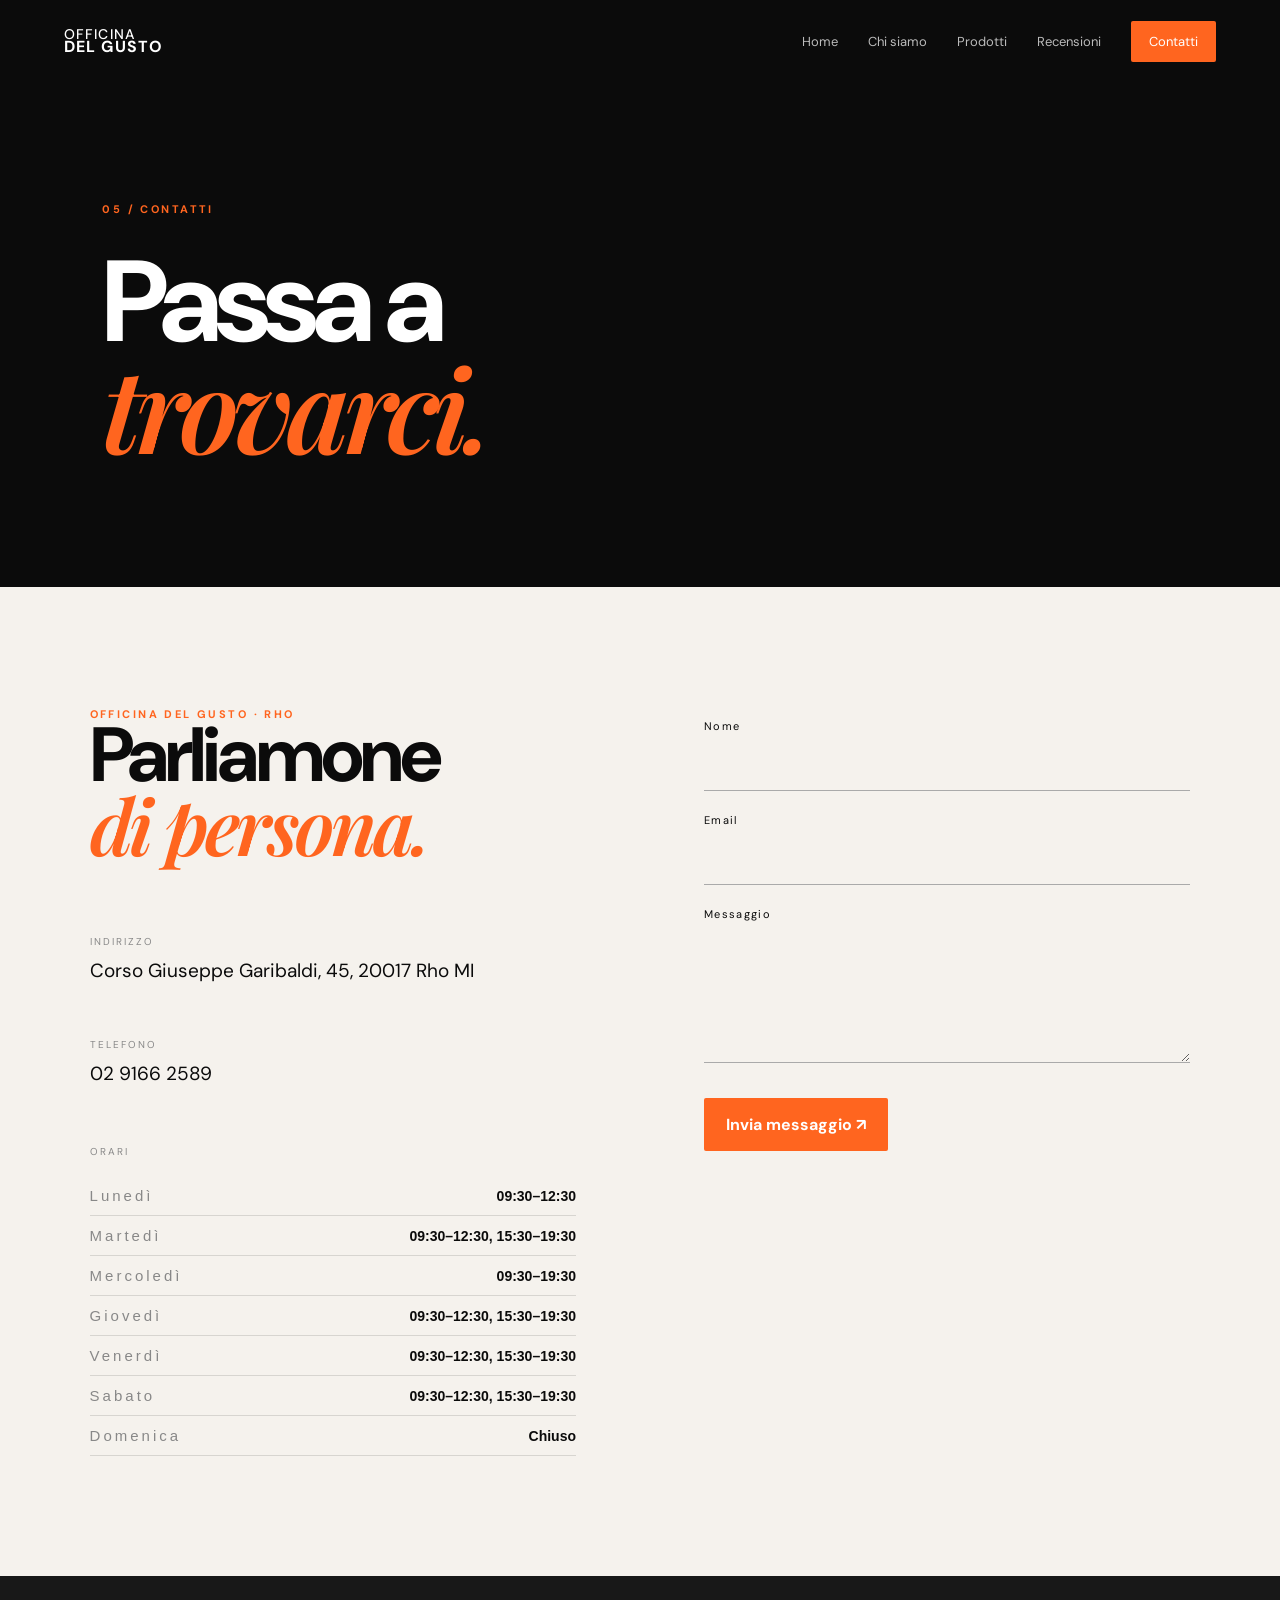
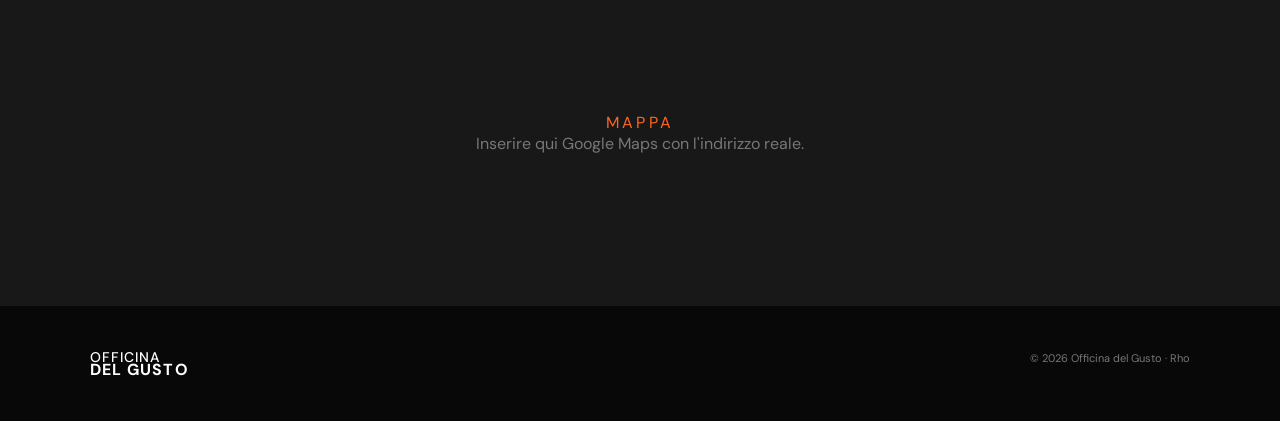
==== contatti.html @ 92310884 "Add files via upload" ====
<!doctype html>
<html lang="it">

<head>
    <meta charset="utf-8">
    <meta name="viewport" content="width=device-width,initial-scale=1">
    <title>Contatti | Officina del Gusto Rho</title>
    <meta name="description" content="Contatta Officina del Gusto a Rho e scopri come raggiungerci.">
    <link rel="stylesheet" href="style.css">
</head>

<body>
    <header class="site-header"><a class="logo" href="index.html"><span>OFFICINA</span><b>DEL GUSTO</b></a><button
            class="menu-toggle">☰</button>
        <nav><a href="index.html">Home</a><a href="chi-siamo.html">Chi siamo</a><a href="prodotti.html">Prodotti</a><a
                href="recensioni.html">Recensioni</a><a class="nav-cta active"
                href="contatti.html">Contatti</a></nav>
    </header>
    <main>
        <section class="page-hero compact">
            <p class="eyebrow">05 / CONTATTI</p>
            <h1>Passa a<br><em>trovarci.</em></h1>
        </section>
        <section class="contact section">
            <div class="contact-info">
                <div class="section-tag">OFFICINA DEL GUSTO · RHO</div>
                <h2>Parliamone<br><em>di persona.</em></h2>
                <div class="details">
                    <div><span>INDIRIZZO</span>
                        <p>Corso Giuseppe Garibaldi, 45, 20017 Rho MI</p>
                    </div>
                    <div><span>TELEFONO</span>
                        <p>        <a href="tel:0291662589">02 9166 2589</a>
</p>
                    </div>
                    <div class="opening-hours">
    <span>ORARI</span>

    <div class="hours-list">
        
        <div class="hours-row">
            <span>Lunedì</span>
            <strong>09:30–12:30</strong>
        </div>

        <div class="hours-row">
            <span>Martedì</span>
            <strong>09:30–12:30, 15:30–19:30</strong>
        </div>

        <div class="hours-row">
            <span>Mercoledì</span>
            <strong>09:30–19:30</strong>
        </div>

        <div class="hours-row">
            <span>Giovedì</span>
            <strong>09:30–12:30, 15:30–19:30</strong>
        </div>

        <div class="hours-row">
            <span>Venerdì</span>
            <strong>09:30–12:30, 15:30–19:30</strong>
        </div>

        <div class="hours-row">
            <span>Sabato</span>
            <strong>09:30–12:30, 15:30–19:30</strong>
        </div>

        <div class="hours-row">
            <span>Domenica</span>
            <strong>Chiuso</strong>
        </div>

        

    </div>
</div>
                </div>
            </div>
            <form action="mailto:INSERISCI-LA-MAIL@QUI.it" method="post" enctype="text/plain">

    <label for="nome">Nome</label>
    <input id="nome" name="Nome" type="text" required>

    <label for="email">Email</label>
    <input id="email" name="Email" type="email" required>

    <label for="messaggio">Messaggio</label>
    <textarea id="messaggio" name="Messaggio" rows="5" required></textarea>

    <button class="btn" type="submit">Invia messaggio ↗</button>

</form>
        </section>
        <section class="map-placeholder">
            <div><span>MAPPA</span>
                <p>Inserire qui Google Maps con l'indirizzo reale.</p>
            </div>
        </section>
    </main>
    <footer>
        <div class="logo"><span>OFFICINA</span><b>DEL GUSTO</b></div>
        <p>© 2026 Officina del Gusto · Rho</p>
    </footer>
    <script src="script.js"></script>
</body>

</html>
---- style.css ----
@import url('https://fonts.googleapis.com/css2?family=DM+Sans:wght@400;500;600;700&family=Playfair+Display:ital,wght@0,600;0,700;1,600;1,700&display=swap');

:root {
    --black: #0b0b0b;
    --black2: #111;
    --orange: #ff651f;
    --white: #f5f2ed;
    --muted: #a9a49e;
    --line: #292724;
    --max: 1240px
}

* {
    box-sizing: border-box
}

html {
    scroll-behavior: smooth
}

body {
    margin: 0;
    background: var(--white);
    color: var(--black);
    font-family: 'DM Sans', sans-serif
}

a {
    color: inherit;
    text-decoration: none
}

button,
input,
textarea {
    font: inherit
}

.site-header {
    height: 82px;
    background: var(--black);
    color: white;
    display: flex;
    align-items: center;
    justify-content: space-between;
    padding: 0 5vw;
    position: relative;
    z-index: 20
}

.logo {
    display: flex;
    flex-direction: column;
    line-height: .82;
    letter-spacing: .08em;
    font-size: 14px
}

.logo b {
    font-size: 16px
}

.logo span {
    font-weight: 500
}

.site-header nav {
    display: flex;
    align-items: center;
    gap: 30px;
    font-size: 13px
}

.site-header nav a {
    opacity: .72;
    transition: .25s
}

.site-header nav a:hover,
.site-header nav a.active {
    opacity: 1
}

.nav-cta {
    background: var(--orange);
    padding: 12px 18px !important;
    opacity: 1 !important;
    border-radius: 2px
}

.menu-toggle {
    display: none;
    background: none;
    border: 0;
    color: #fff;
    font-size: 24px
}

.hero {
    min-height: calc(100vh - 82px);
    background: var(--black);
    color: white;
    position: relative;
    overflow: hidden;
    display: flex;
    align-items: center;
    padding: 8vw 9vw
}

.hero-glow {
    position: absolute;
    width: 650px;
    height: 650px;
    border-radius: 50%;
    background: radial-gradient(circle, rgba(255, 101, 31, .28), transparent 65%);
    right: 7%;
    top: 4%
}

.hero-copy {
    max-width: 720px;
    position: relative;
    z-index: 2
}

.eyebrow,
.section-tag {
    font-size: 11px;
    letter-spacing: .22em;
    font-weight: 700;
    color: var(--orange)
}

h1,
h2,
h3,
p {
    margin-top: 0
}

h1 {
    font-size: clamp(60px, 8vw, 120px);
    line-height: .9;
    letter-spacing: -.055em;
    margin: 24px 0
}

.hero h1 em,
.page-hero h1 em,
h2 em {
    font-family: 'Playfair Display', serif;
    font-weight: 600;
    color: var(--orange)
}

.lead {
    max-width: 600px;
    color: #bbb5ae;
    font-size: 18px;
    line-height: 1.65
}

.actions {
    display: flex;
    align-items: center;
    gap: 30px;
    margin-top: 36px
}

.btn {
    display: inline-flex;
    gap: 24px;
    align-items: center;
    background: var(--orange);
    color: #fff;
    padding: 16px 22px;
    border: 0;
    border-radius: 2px;
    font-weight: 700;
    cursor: pointer;
    transition: transform .25s, background .25s
}

.btn:hover {
    transform: translateY(-3px);
    background: #ff7a3e
}

.text-link,
.arrow-link {
    font-weight: 700
}

.text-link:hover,
.arrow-link:hover {
    color: var(--orange)
}

.hero-bottle {
    position: absolute;
    right: 13%;
    bottom: 7%;
    width: 220px;
    height: 530px;
    transform: rotate(8deg);
    filter: drop-shadow(25px 30px 30px rgba(0, 0, 0, .5))
}

.bottle {
    height: 100%;
    width: 125px;
    background: linear-gradient(90deg, #25150f, #7b3b20, #1a0f0b);
    border-radius: 30px 30px 14px 14px;
    position: absolute;
    bottom: 0;
    left: 45px
}

.bottle:before {
    content: '';
    position: absolute;
    top: -100px;
    left: 35px;
    width: 55px;
    height: 120px;
    background: #21120d;
    border-radius: 12px 12px 4px 4px
}

.bottle .label {
    position: absolute;
    top: 180px;
    left: 15px;
    width: 95px;
    padding: 25px 5px;
    background: #e9e0d2;
    color: #111;
    text-align: center;
    font-family: serif;
    font-size: 20px;
    line-height: 1.2
}

.label small {
    font: 8px 'DM Sans';
    letter-spacing: .18em
}

.hero-bottom {
    position: absolute;
    bottom: 28px;
    left: 9vw;
    right: 9vw;
    display: flex;
    justify-content: space-between;
    color: #777;
    font-size: 10px;
    letter-spacing: .2em
}

.section {
    padding: 120px max(7vw, 30px);
    max-width: 1400px;
    margin: auto
}

.intro .split {
    display: grid;
    grid-template-columns: 1.1fr .9fr;
    gap: 12vw;
    margin-top: 50px
}

.split h2,
.section-head h2 {
    font-size: clamp(46px, 6vw, 82px);
    line-height: .95;
    letter-spacing: -.045em
}

.big-copy {
    font-size: 22px;
    line-height: 1.55;
    max-width: 500px;
    color: #56524e
}

.arrow-link {
    display: inline-flex;
    gap: 25px;
    margin-top: 30px
}

.dark {
    background: var(--black);
    color: white;
    max-width: none
}

.products-preview {
    padding-left: max(7vw, 30px);
    padding-right: max(7vw, 30px)
}

.section-head {
    display: flex;
    align-items: end;
    justify-content: space-between;
    margin: 35px 0 55px
}

.product-grid {
    display: grid;
    grid-template-columns: repeat(4, 1fr);
    gap: 18px
}

.product-card {
    background: #171717;
    border: 1px solid #282828;
    padding: 25px;
    min-height: 390px;
    display: flex;
    flex-direction: column;
    transition: transform .4s, border .3s
}

.product-card:hover {
    border-color: var(--orange)
}

.product-card>span {
    color: #666;
    font-size: 11px
}

.product-art {
    height: 190px;
    display: grid;
    place-items: center;
    font-size: 90px;
    filter: grayscale(.2);
    transition: transform .4s
}

.product-card:hover .product-art {
    transform: scale(1.08) rotate(-3deg)
}

.product-card h3 {
    font-size: 26px;
    margin: 0 0 8px
}

.product-card p {
    color: #85817c;
    line-height: 1.5
}

.statement {
    background: var(--orange);
    color: #111;
    max-width: none;
    text-align: center;
    min-height: 430px;
    display: grid;
    place-items: center;
    position: relative
}

.statement p {
    font-size: clamp(38px, 6vw, 78px);
    line-height: 1;
    letter-spacing: -.04em
}

.statement em {
    font-family: 'Playfair Display';
    font-weight: 600
}

.statement-mark {
    font-size: 180px;
    position: absolute;
    top: 30px;
    left: 8vw;
    opacity: .12
}

.visit-card {
    background: #151515;
    color: white;
    padding: 70px;
    display: grid;
    grid-template-columns: 1fr 1fr;
    gap: 60px
}

.visit h2 {
    font-size: clamp(50px, 6vw, 85px);
    line-height: .9
}

.visit-card p {
    color: #999;
    line-height: 1.6
}

.page-hero {
    background: var(--black);
    color: white;
    padding: 120px max(8vw, 30px);
    min-height: 470px;
    display: flex;
    flex-direction: column;
    justify-content: end
}

.page-hero h1 {
    margin-bottom: 0;
    font-size: clamp(65px, 9vw, 120px)
}

.page-hero.compact {
    min-height: 410px
}

.story {
    display: grid;
    grid-template-columns: 1fr 1fr;
    gap: 9vw;
    align-items: center
}

.story-image {
    min-height: 600px;
    background: #151515;
    display: grid;
    place-items: center
}

.portrait-placeholder {
    width: 70%;
    height: 80%;
    border: 1px solid #4a4a4a;
    color: #777;
    display: grid;
    place-items: center;
    text-align: center;
    font-size: 28px;
    letter-spacing: .15em
}

.portrait-placeholder small {
    font-size: 9px
}

.story-copy h2,
.contact h2 {
    font-size: clamp(50px, 6vw, 82px);
    line-height: .9;
    letter-spacing: -.05em
}

.story-copy p {
    max-width: 500px;
    font-size: 19px;
    line-height: 1.7;
    color: #5e5a55
}

.values {
    max-width: none
}

.values-grid {
    display: grid;
    grid-template-columns: repeat(3, 1fr);
    gap: 2px;
    margin-top: 60px
}

.values-grid>div {
    border-top: 1px solid #333;
    padding: 30px
}

.values-grid b {
    color: var(--orange)
}

.values-grid h3 {
    font-size: 30px;
    margin: 55px 0 10px
}

.values-grid p {
    color: #888
}

.catalog {
    max-width: 1100px
}

.catalog-row {
    display: grid;
    grid-template-columns: 70px 180px 1fr;
    align-items: center;
    gap: 50px;
    padding: 45px 0;
    border-bottom: 1px solid #d6d1ca;
    transition: padding .3s
}

.catalog-row:hover {
    padding-left: 20px
}

.catalog-num {
    color: var(--orange);
    font-weight: 700
}

.catalog-art {
    font-size: 75px;
    text-align: center
}

.catalog-row h2 {
    font-size: 48px;
    margin-bottom: 10px
}

.catalog-row p {
    color: #666;
    max-width: 560px;
    line-height: 1.6
}

.reviews {
    background: #eee9e2;
    max-width: none
}

.review-grid {
    max-width: 1100px;
    margin: auto;
    display: grid;
    grid-template-columns: repeat(3, 1fr);
    gap: 20px
}

.review-grid article {
    background: #fff;
    padding: 40px;
    min-height: 280px
}

.stars {
    color: var(--orange);
    letter-spacing: 4px
}

.review-grid p {
    font: italic 24px 'Playfair Display';
    line-height: 1.35;
    margin: 40px 0
}

.review-grid span {
    color: #777;
    font-size: 12px
}

.review-note,
.gallery-note {
    text-align: center;
    color: #777;
    margin-top: 50px
}

.gallery {
    max-width: 1200px
}

.gallery-grid {
    display: grid;
    grid-template-columns: repeat(3, 1fr);
    grid-auto-rows: 260px;
    gap: 15px
}

.gallery-item {
    background: linear-gradient(135deg, #222, #6b351d);
    color: #aaa;
    display: grid;
    place-items: center;
    font-size: 13px;
    letter-spacing: .2em
}

.gallery-item.tall {
    grid-row: span 2
}

.gallery-item.wide {
    grid-column: span 2
}

.contact {
    display: grid;
    grid-template-columns: 1fr 1fr;
    gap: 10vw
}

.details {
    margin-top: 55px;
    display: grid;
    gap: 30px
}

.details span {
    font-size: 10px;
    letter-spacing: .2em;
    color: #888
}

.details p {
    font-size: 19px;
    margin-top: 8px
}

.contact form {
    display: flex;
    flex-direction: column;
    gap: 10px
}

.contact label {
    font-size: 11px;
    letter-spacing: .12em;
    margin-top: 12px
}

.contact input,
.contact textarea {
    border: 0;
    border-bottom: 1px solid #aaa;
    background: transparent;
    padding: 13px 0;
    outline: none;
    resize: vertical
}

.contact input:focus,
.contact textarea:focus {
    border-color: var(--orange)
}

.contact .btn {
    margin-top: 25px;
    align-self: flex-start
}

.map-placeholder {
    height: 330px;
    background: #181818;
    color: #777;
    display: grid;
    place-items: center;
    text-align: center
}

.map-placeholder span {
    color: var(--orange);
    letter-spacing: .2em
}

footer {
    background: #080808;
    color: #777;
    padding: 45px 7vw;
    display: flex;
    justify-content: space-between;
    align-items: center;
    font-size: 11px
}

footer .logo {
    color: white
}

.reveal {
    animation: rise .9s ease both
}

@keyframes rise {
    from {
        opacity: 0;
        transform: translateY(30px)
    }

    to {
        opacity: 1;
        transform: none
    }
}

@media(max-width:800px) {
    .site-header {
        height: 70px;
        padding: 0 22px
    }

    .menu-toggle {
        display: block
    }

    .site-header nav {
        display: none;
        position: absolute;
        top: 70px;
        left: 0;
        right: 0;
        background: #0b0b0b;
        flex-direction: column;
        align-items: stretch;
        padding: 20px 25px;
        gap: 0
    }

    .site-header nav.open {
        display: flex
    }

    .site-header nav a {
        padding: 15px
    }

    .hero {
        min-height: calc(100vh - 70px);
        padding: 80px 25px
    }

    .hero-bottle {
        opacity: .35;
        right: -10%;
        bottom: 10%;
        transform: scale(.7) rotate(8deg)
    }

    .hero-bottom {
        left: 25px;
        right: 25px
    }

    .section {
        padding: 80px 25px
    }

    .intro .split,
    .story,
    .contact,
    .visit-card {
        grid-template-columns: 1fr;
        gap: 50px
    }

    .product-grid,
    .review-grid {
        grid-template-columns: 1fr
    }

    .product-card {
        min-height: 330px
    }

    .statement {
        min-height: 330px
    }

    .visit-card {
        padding: 40px 28px
    }

    .page-hero {
        padding: 80px 25px;
        min-height: 380px
    }

    .values-grid {
        grid-template-columns: 1fr
    }

    .catalog-row {
        grid-template-columns: 35px 80px 1fr;
        gap: 15px;
        padding: 30px 0
    }

    .catalog-art {
        font-size: 45px
    }

    .catalog-row h2 {
        font-size: 29px
    }

    .gallery-grid {
        grid-template-columns: 1fr 1fr;
        grid-auto-rows: 190px
    }

    .gallery-item.tall {
        grid-row: span 2
    }

    .gallery-item.wide {
        grid-column: span 2
    }

    footer {
        flex-direction: column;
        align-items: flex-start;
        gap: 20px
    }
}

@media(prefers-reduced-motion:reduce) {
    html {
        scroll-behavior: auto
    }

    *,
    *::before,
    *::after {
        animation: none !important;
        transition: none !important
    }
}

/* ================================
   PRODOTTI - DESIGN MODERNO
================================ */

.products-hero {
    position: relative;
    overflow: hidden;
}



.hero-description {
    max-width: 500px;
    margin-top: 25px;
    font-size: 17px;
    line-height: 1.7;
    opacity: 0.7;
}


/* INTRO */

.products-section {
    padding: 60px 7vw 120px;
}

.products-intro {
    display: flex;
    justify-content: space-between;
    align-items: flex-end;
    gap: 40px;
    margin-bottom: 80px;
}

.products-intro span {
    font-size: 11px;
    letter-spacing: 3px;
    font-weight: 700;
}

.products-intro p {
    max-width: 380px;
    margin: 0;
    font-size: 15px;
    line-height: 1.7;
    opacity: 0.65;
}


/* CARD PRODOTTO */

.modern-product {
    position: relative;
    display: grid;
    grid-template-columns: 70px 1fr 48%;
    align-items: center;
    gap: 50px;

    min-height: 440px;

    margin-bottom: 90px;

    padding: 35px;

    background: #ffffff;

    border-radius: 24px;

    overflow: hidden;

    box-shadow: 0 15px 50px rgba(0, 0, 0, 0.07);

    transition:
        transform 0.5s ease,
        box-shadow 0.5s ease;
}

.modern-product:hover {
    transform: translateY(-10px);

    box-shadow:
        0 25px 70px rgba(0, 0, 0, 0.13);
}


/* ALTERNANZA */

.modern-product.reverse {
    grid-template-columns: 48% 1fr 70px;
}

.modern-product.reverse .product-number {
    grid-column: 3;
    grid-row: 1;
}

.modern-product.reverse .product-info {
    grid-column: 2;
    grid-row: 1;
}

.modern-product.reverse .modern-product-image {
    grid-column: 1;
    grid-row: 1;
}


/* NUMERO */

.product-number {
    align-self: flex-start;

    font-size: 13px;
    font-weight: 700;

    letter-spacing: 2px;

    opacity: 0.35;

    padding-top: 10px;
}


/* TESTO */

.product-info {
    padding: 20px;
}

.product-category {
    display: inline-block;

    margin-bottom: 18px;

    font-size: 10px;
    font-weight: 700;

    letter-spacing: 3px;

    opacity: 0.5;
}

.product-info h2 {
    margin: 0 0 20px;

    font-size: clamp(42px, 5vw, 72px);

    line-height: 0.95;

    letter-spacing: -3px;
}

.product-info p {
    max-width: 430px;

    margin-bottom: 30px;

    font-size: 16px;

    line-height: 1.7;

    opacity: 0.65;
}


/* LINK */

.product-link {
    display: inline-flex;
    align-items: center;
    gap: 15px;

    color: inherit;

    text-decoration: none;

    font-size: 13px;
    font-weight: 700;

    letter-spacing: 1px;

    transition: gap 0.3s ease;
}

.product-link span {
    font-size: 22px;

    transition: transform 0.3s ease;
}

.product-link:hover {
    gap: 22px;
}

.product-link:hover span {
    transform: translateX(5px);
}


/* IMMAGINI */

.modern-product-image {
    position: relative;

    width: 100%;
    height: 370px;

    overflow: hidden;

    border-radius: 18px;
}

.modern-product-image img {
    width: 100%;
    height: 100%;

    object-fit: cover;

    display: block;

    transition:
        transform 0.8s cubic-bezier(.2, .7, .2, 1),
        filter 0.5s ease;
}

.modern-product:hover .modern-product-image img {
    transform: scale(1.09);
}


/* OVERLAY */

.modern-product-image::after {
    content: "";

    position: absolute;

    inset: 0;

    background: linear-gradient(to top,
            rgba(0, 0, 0, 0.55),
            transparent 55%);

    pointer-events: none;
}


/* ETICHETTA IMMAGINE */

.image-label {
    position: absolute;

    left: 25px;
    bottom: 22px;

    z-index: 2;

    color: white;

    font-size: 12px;
    font-weight: 700;

    letter-spacing: 2px;
}

.image-label span {
    margin-right: 12px;

    opacity: 0.55;
}


/* CTA FINALE */

.products-cta {
    margin: 0 7vw 120px;

    padding: 100px 40px;

    text-align: center;

    background: #1c1c1c;

    color: white;

    border-radius: 28px;

    overflow: hidden;

    position: relative;
}

.products-cta::before {
    content: "";

    position: absolute;

    width: 350px;
    height: 350px;

    border-radius: 50%;

    border: 1px solid rgba(255, 255, 255, 0.12);

    left: -100px;
    bottom: -200px;
}

.products-cta span {
    font-size: 10px;

    letter-spacing: 3px;

    opacity: 0.5;
}

.products-cta h2 {
    position: relative;

    margin: 25px 0 35px;

    font-size: clamp(40px, 6vw, 80px);

    line-height: 0.95;

    letter-spacing: -3px;
}

.products-cta h2 em {
    font-family: Georgia, serif;

    font-weight: 400;
}


/* PULSANTE */

.cta-button {
    display: inline-block;

    padding: 16px 28px;

    color: #1c1c1c;

    background: white;

    border-radius: 50px;

    text-decoration: none;

    font-size: 13px;

    font-weight: 700;

    transition:
        transform 0.3s ease,
        background 0.3s ease;
}

.cta-button:hover {
    transform: translateY(-4px) scale(1.03);
}


/* ================================
   MOBILE
================================ */

@media (max-width: 850px) {

    .products-intro {
        display: block;
    }

    .products-intro p {
        margin-top: 20px;
    }

    .modern-product,
    .modern-product.reverse {
        display: flex;

        flex-direction: column;

        gap: 20px;

        padding: 20px;

        min-height: auto;
    }

    .modern-product.reverse .product-number,
    .modern-product.reverse .product-info,
    .modern-product.reverse .modern-product-image {
        order: initial;
    }

    .product-number {
        width: 100%;
    }

    .product-info {
        width: 100%;

        padding: 10px 5px 20px;
    }

    .product-info h2 {
        font-size: 48px;
    }

    .modern-product-image {
        width: 100%;
        height: 300px;
    }

    .products-cta {
        padding: 70px 25px;
    }
}


.review-grid article p {
    font-family: Arial, Helvetica, sans-serif;
    line-height: 1.65;
}

.review-content {
    font-family: Arial, Helvetica, sans-serif;
}

.review-long {
    display: inline;
    font-family: Arial, Helvetica, sans-serif;
    line-height: 1.65;
}

details .review-long {
    display: none;
}

details[open] .review-long {
    display: inline;
}

.read-more {
    display: inline-block;
    margin-top: 12px;
    margin-bottom: 18px;

    padding: 0;

    border: none;
    background: none;

    font-family: Arial, Helvetica, sans-serif;
    font-size: 14px;
    font-weight: 700;

    cursor: pointer;
    color: inherit;
}

.read-more:hover {
    opacity: 0.6;
}

summary {
    list-style: none;
}

summary::-webkit-details-marker {
    display: none;
}

.review-author {
    display: block;
    margin-top: 5px;

    font-family: Arial, Helvetica, sans-serif;
    font-weight: 600;
}


/* MOBILE */

@media (max-width: 700px) {

    .review-grid article p {
        font-size: 15px;
        line-height: 1.6;
    }

}
/* RECENSIONI - stile uniforme */

.review-grid article p,
.review-grid article .review-short,
.review-grid article .review-long {
    font-family: Arial, Helvetica, sans-serif !important;
    font-size: 16px !important;
    line-height: 1.65 !important;
    font-weight: 400 !important;
    color: #222 !important;
    opacity: 1 !important;
}

.review-grid article .review-author {
    font-family: Arial, Helvetica, sans-serif !important;
    font-size: 15px !important;
    font-weight: 500 !important;
    color: #222 !important;
    opacity: 1 !important;
}
@media screen and (max-width: 700px) {
    .gallery-grid img[src*="logooff.png"] {
        display: none !important;
    }
}
.opening-hours {
    margin-top: 10px;
}

.opening-hours > span {
    display: block;
    margin-bottom: 18px;
}

.hours-list {
    width: 100%;
}

.hours-row {
    display: flex;
    justify-content: space-between;
    align-items: center;
    gap: 20px;
    padding: 11px 0;
    border-bottom: 1px solid rgba(0, 0, 0, 0.12);
    font-family: Arial, Helvetica, sans-serif;
}

.hours-row span {
    font-size: 15px;
}

.hours-row strong {
    font-size: 14px;
    font-weight: 600;
    text-align: right;
}

@media screen and (max-width: 700px) {

    .opening-hours {
        width: 100%;
    }

    .hours-row {
        gap: 10px;
        padding: 10px 0;
    }

    .hours-row span {
        font-size: 14px;
    }

    .hours-row strong {
        font-size: 13px;
        line-height: 1.35;
    }
}
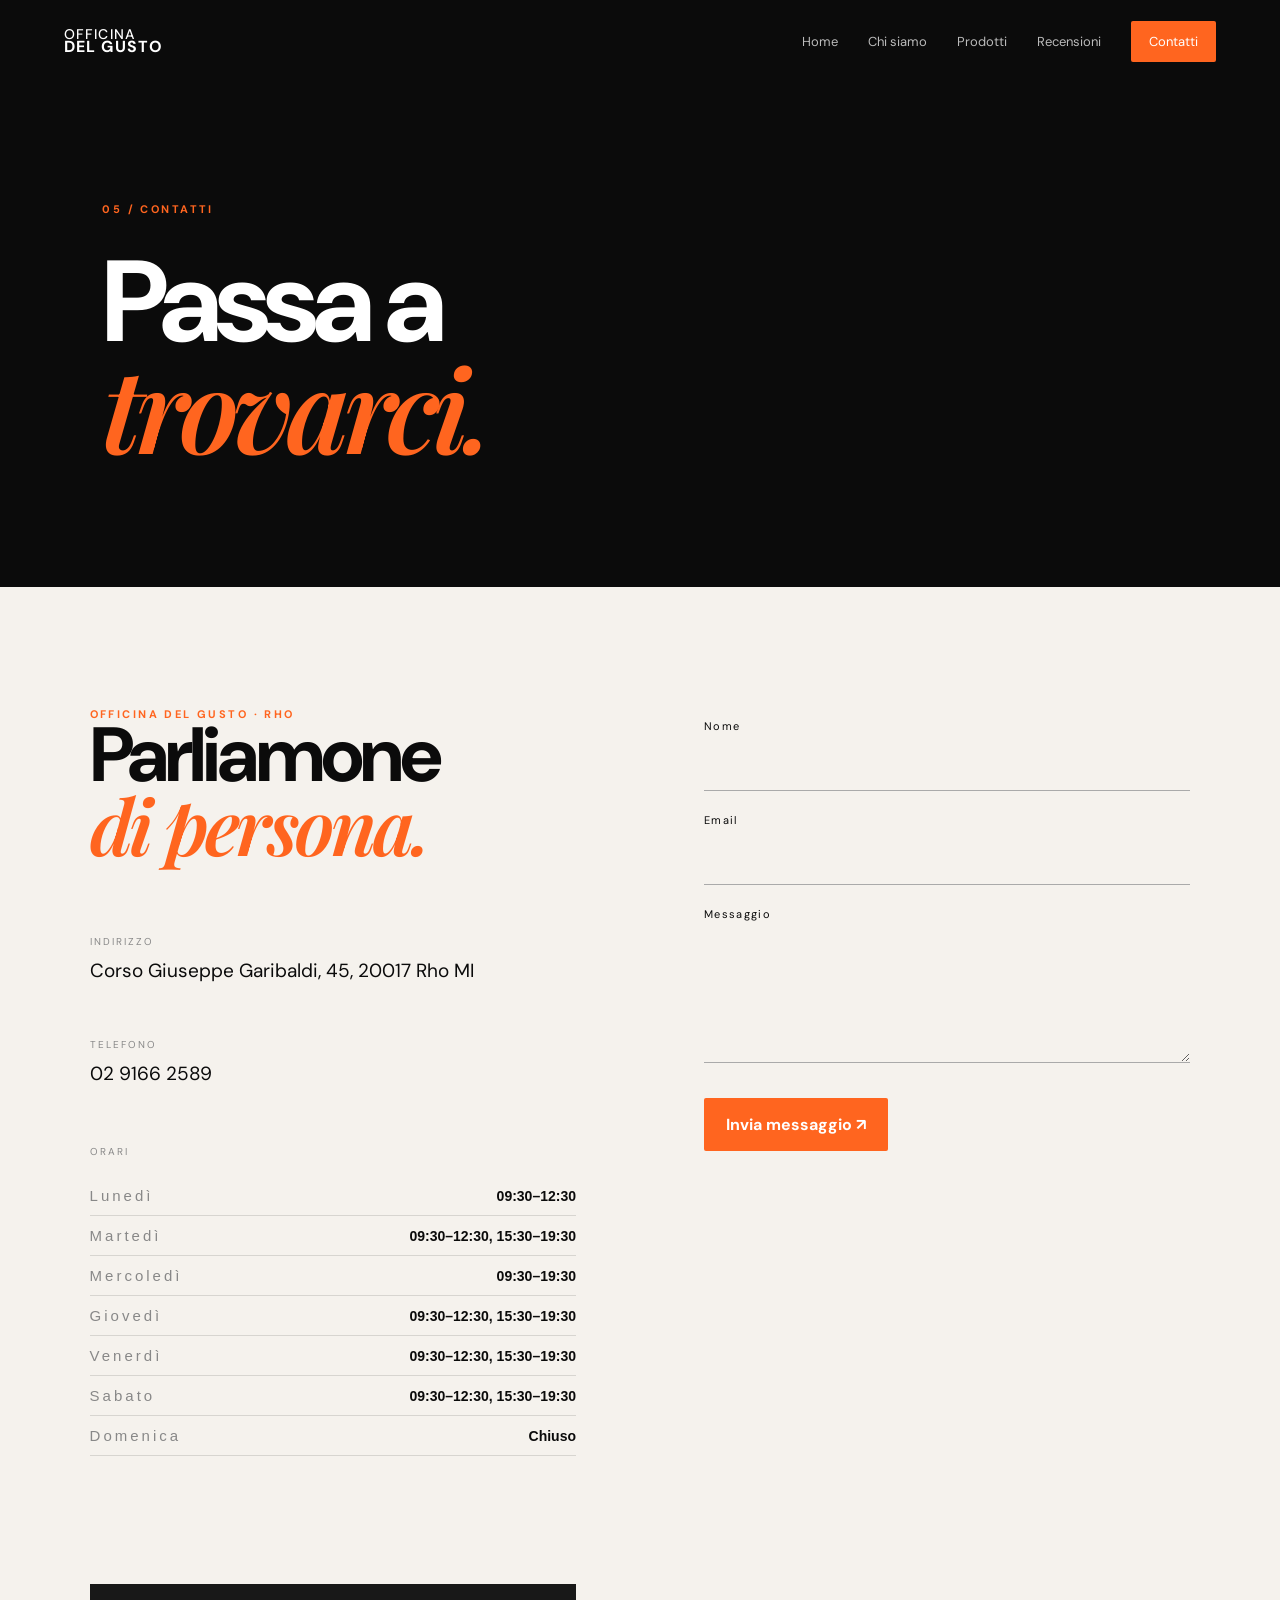
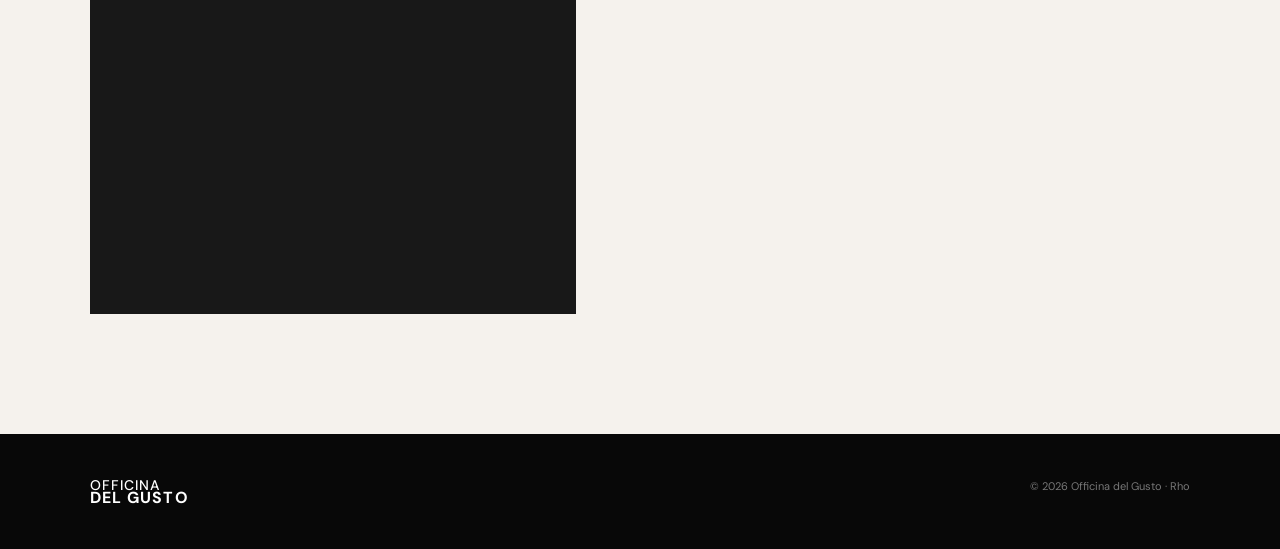
==== commit c335dfe6: "Update contatti.html" ====
--- a/contatti.html
+++ b/contatti.html
@@ -79,7 +79,7 @@
 </div>
                 </div>
             </div>
-            <form action="mailto:INSERISCI-LA-MAIL@QUI.it" method="post" enctype="text/plain">
+            <form action="mailto:officinadelgusto@outlook.com" method="post" enctype="text/plain">
 
     <label for="nome">Nome</label>
     <input id="nome" name="Nome" type="text" required>
@@ -93,12 +93,17 @@
     <button class="btn" type="submit">Invia messaggio ↗</button>
 
 </form>
-        </section>
         <section class="map-placeholder">
-            <div><span>MAPPA</span>
-                <p>Inserire qui Google Maps con l'indirizzo reale.</p>
-            </div>
-        </section>
+    <iframe
+        src="https://www.google.com/maps?q=Corso+Giuseppe+Garibaldi,+45,+20017+Rho+MI&output=embed"
+        width="100%"
+        height="400"
+        style="border:0;"
+        allowfullscreen=""
+        loading="lazy"
+        referrerpolicy="no-referrer-when-downgrade">
+    </iframe>
+</section>
     </main>
     <footer>
         <div class="logo"><span>OFFICINA</span><b>DEL GUSTO</b></div>
@@ -107,4 +112,4 @@
     <script src="script.js"></script>
 </body>
 
-</html>+</html>
